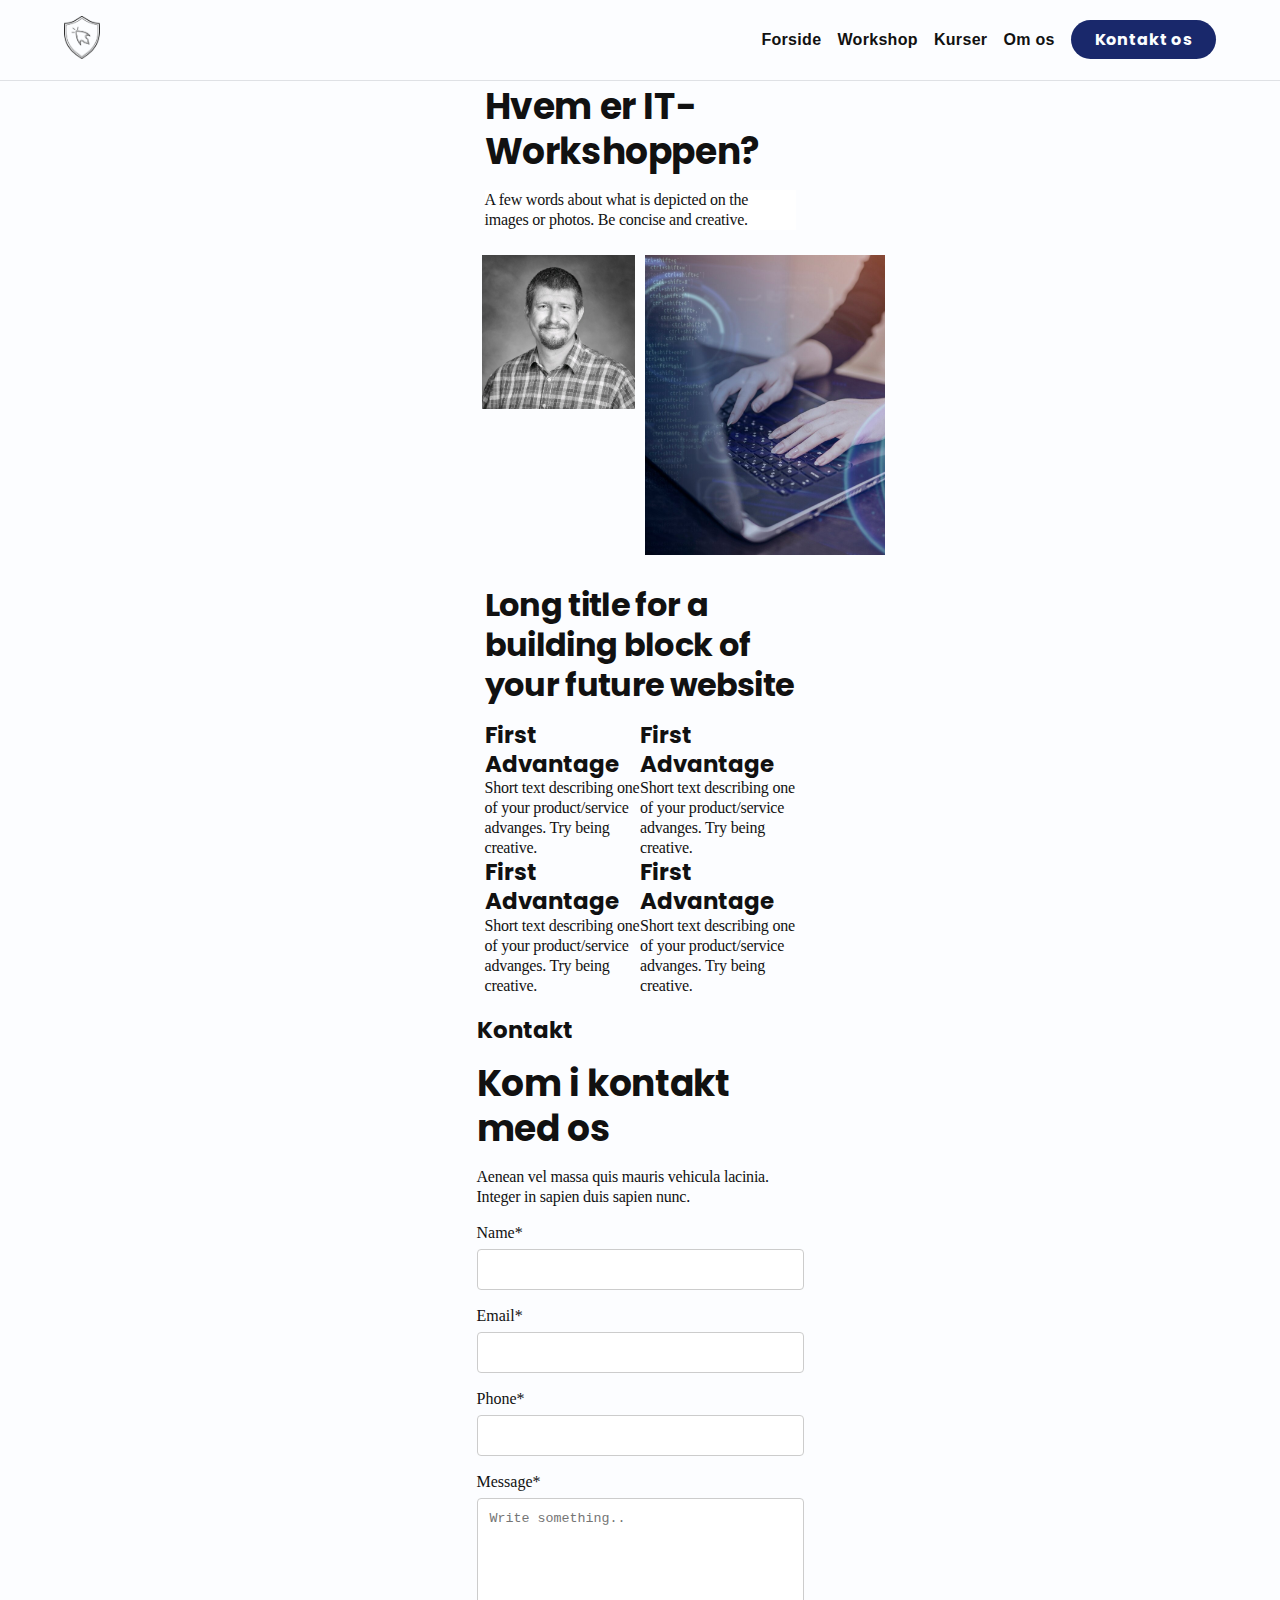
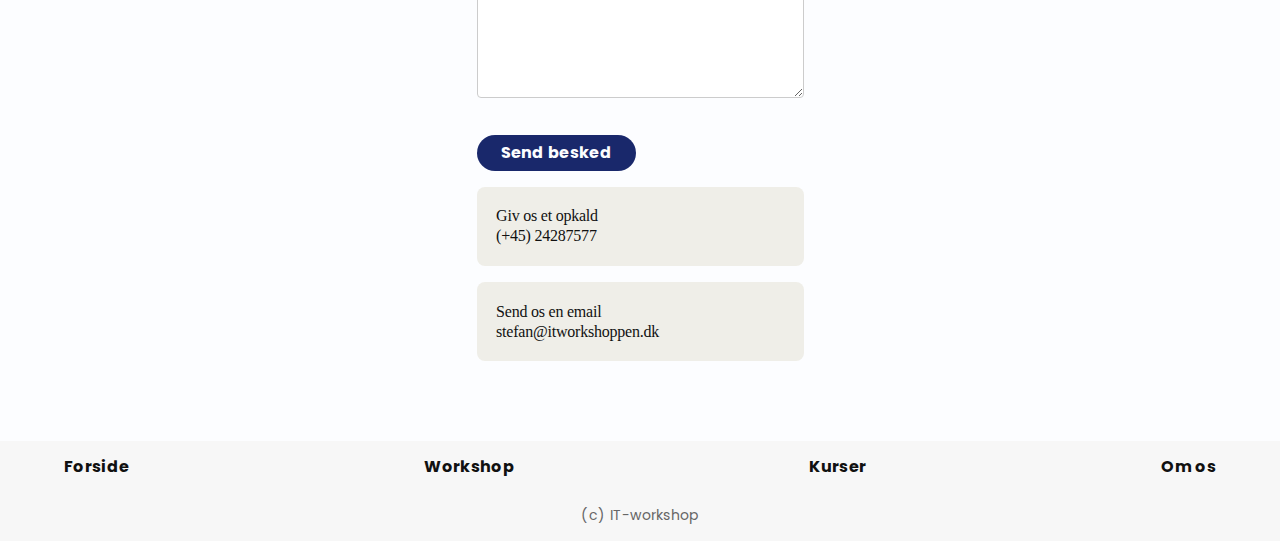
==== om.html @ 42b61c17 "Did some stuff" ====
<!DOCTYPE html>
<html lang="da">

<head>
    <meta charset="UTF-8" />
    <meta name="viewport" content="width=device-width, initial-scale=1.0" />
    <title>IT-Workshoppen | Kurser</title>
    <link rel="stylesheet" href="styles.css" />
</head>

<body>
    <!--header-->
    <header>
        <nav class="top-nav">
            <div class="container">
                <a href="index.html" class="logo"><img src="assets\pictures\logo.svg" alt="logo" /></a>
                <div class="desktop-nav">
                    <ul>
                        <li><a class="button-text" href="index.html">Forside</a></li>
                        <li><a class="button-text" href="workshop.html">Workshop</a></li>
                        <li><a class="button-text" href="kurser.html">Kurser</a></li>
                        <li><a class="button-text" href="om.html">Om os</a></li>
                        <li>
                            <a class="button-primary" href="kontakt.html">Kontakt os</a>
                        </li>
                    </ul>
                </div>
                <div class="mobile-nav">
                    <button class="button-secondary">Menu</button>
                </div>
            </div>
        </nav>
    </header>
    <!--main-->
    <main>
        <div class="article">
            <div class="article-text">
                <!--change text-->
                <h2>Hvem er IT-Workshoppen?</h2>
                <p style="background-color: white;">
                    A few words about what is depicted on the images or photos. Be concise and creative.
                </p>
                <!--change text-->
            </div>

            <div class="om-row" style="align-content: flex-end;">
                <div class="om-column">
                    <img src="assets/pictures/1693812246336.jpeg" alt="" style="width:100%;">
                </div>
                <div class="om-column">
                    <img style="width: 240px; height: 300px; object-fit: cover; object-position: 40% 0;"
                        src="assets/pictures/person-working-html-computer_23-2150038856.jpg" alt="" style="width:100%">
                </div>
            </div>

            <div class="article">
                <div class="article-text">
                    <!--change text-->
                    <h3>Long title for a building block of your future website</h3>
                    <div style="display: grid; grid-template-columns: auto auto">
                        <div>
                            <!--change text-->
                            <h6>First Advantage</h6>
                            <p>
                                Short text describing one of your product/service advanges. Try being creative.
                            </p>
                            <!--change text-->
                        </div>

                        <div>
                            <!--change text-->
                            <h6>First Advantage</h6>
                            <p>
                                Short text describing one of your product/service advanges. Try being creative.
                            </p>
                            <!--change text-->
                        </div>

                        <div>
                            <!--change text-->
                            <h6>First Advantage</h6>
                            <p>
                                Short text describing one of your product/service advanges. Try being creative.
                            </p>
                            <!--change text-->
                        </div>

                        <div>
                            <!--change text-->
                            <h6>First Advantage</h6>
                            <p>
                                Short text describing one of your product/service advanges. Try being creative.
                            </p>
                            <!--change text-->
                        </div>
                    </div>
                    <!--change text-->
                </div>

                <h6>Kontakt</h6>

                <div class="article">
                    <h2>Kom i kontakt med os</h2>
                    <p>Aenean vel massa quis mauris vehicula lacinia. Integer in sapien duis sapien nunc.</p>
                </div>
            </div>

            <div class="contact-container">
                <form action="action_page.php">

                    <label for="name">Name*</label>
                    <input type="text" id="fname" name="name" placeholder="">

                    <label for="email">Email*</label>
                    <input type="text" id="lname" name="email" placeholder="">

                    <label for="phone">Phone*</label>
                    <input type="text" id="phone" name="phone" placeholder="">

                    <label for="message">Message*</label>
                    <textarea id="message" name="message" placeholder="Write something.."
                        style="height:200px"></textarea>
                </form>
            </div>
            <div>
                <button class="button-primary">Send besked</button>
            </div>

            <div class="call-box">
                <p>Giv os et opkald
                    <br>
                    <strong>(+45) 24287577</strong>
                </p>
            </div>

            <div class="call-box">
                <p>Send os en email
                    <br>
                    <strong>stefan@itworkshoppen.dk</strong>
                </p>
            </div>
    </main>
    <!--footer-->
    <footer>
        <div class="footer-container">
            <div class="line-nav">
                <ul>
                    <li><a class="button-text" href="index.html">Forside</a></li>
                    <li><a class="button-text" href="workshop.html">Workshop</a></li>
                    <li><a class="button-text" href="kurser.html">Kurser</a></li>
                    <li><a class="button-text" href="om.html">Om os</a></li>
                </ul>
            </div>
            <!-- line? -->
            <div class="subinfo-text">(c) IT-workshop</div>
        </div>
    </footer>
    <script src="scripts.js"></script>
</body>

</html>
---- styles.css ----
@import url('https://fonts.googleapis.com/css2?family=Poppins:ital,wght@0,400;0,700;1,300;1,400;1,700&display=swap');

@font-face {
  font-family: 'Bespoke Slab', serif;
  src: url('assets\fonts\BespokeSlab-Variable.ttf') format('truetype');
}

@font-face {
  font-family: 'Bespoke Slab Italic', serif;
  src: url('assets\fonts\BespokeSlab-VariableItalic.ttf') format('truetype');
}


/* Reset default styles */
* {
  margin: 0;
  padding: 0;
  box-sizing: border-box;
  transition: ease-out all .2s;
}

/* The * selector targets every single element on the page. This is a universal selector in CSS.

The margin: 0; rule sets the margin of all elements to 0. The margin is the space around an element, outside of any defined borders. By setting this to 0, we ensure that there are no default margins applied by the browser, which can vary between different browsers.

The padding: 0; rule sets the padding of all elements to 0. The padding is the space between the content of the element and its border. By setting this to 0, we ensure that there are no default paddings applied by the browser, which can also vary between different browsers.

The box-sizing: border-box; rule changes how the width and height of elements are calculated. By default, the width and height only include the content of the element, and any border or padding is added on top of that. This can make it difficult to size elements precisely, especially if they have variable content, padding, or borders. By setting box-sizing: border-box;, the width and height will include the content, padding, and border. This makes it much easier to predict the actual rendered size of an element.
and lastly the transition: ease-out all .2s; rule sets the transition of all elements to ease-out all .2s. The transition property is used to animate changes in CSS properties. The ease-out value tells the browser to start the transition quickly, and then slow down towards the end. The all value tells the browser to transition all properties that are changed. */

button {
  padding: 0;
  background: none;
  border: none;
  line-height: inherit;
  cursor: pointer;
}


/* Global styles */
body {
  font-family: serif;
  line-height: 125%;
  color: var(--black);
  background-color: var(--white);
}

p {
  font: 300 1rem/1.25 'Bespoke Slab', serif;
  letter-spacing: -0.014rem;
}

h1,
h2,
h3,
h4,
h5,
h6 {
  font-family: 'Poppins', sans-serif;
  font-weight: 700;
  margin: 0;
}

h1 {
  font-size: 2.627rem;
  line-height: 125%;
  letter-spacing: -0.04em;
}

h2 {
  font-size: 2.25rem;
  line-height: 125%;
  letter-spacing: -0.02475rem;
}

h3 {
  font-size: 2rem;
  line-height: 125%;
  letter-spacing: -0.02em;
}

h4 {
  font-size: 1.872rem;
  line-height: 125%;
}

h5 {
  font-size: 1.625rem;
  line-height: 125%;
}

h6 {
  font-size: 1.4370rem;
  line-height: 125%;
}

.button-text {
  font-size: 1rem, sans-serif;
  line-height: 125%;
  font-weight: bold;
  letter-spacing: 0.02em;
}

.subinfo-text {
  font-family: 'Poppins', sans-serif;
  font-size: 0.875rem;
  line-height: 125%;
  font-weight: 400;
  letter-spacing: 0.02em;
  color: var(--dark-gray);
}

/* DS color swatches */
/* Primary colors */
:root {
  --primary: #19286B;
  --secondary: #47DEFF;
  --success: #28a745;
  --danger: #DE1035;
  --warning: #ffc107;
  --info: #17a2b8;
  --dark-gray: #666;
  --black: #111111;
  --light-gray: #F7F7F7;
  --white: #FCFDFF;
  --background-color: #EBECF2;
  --stroke-gray: #DFE1E5;
}

/* Background colors */
.bg-primary {
  background-color: var(--primary);
  color: #fff;
}

.bg-secondary {
  background-color: var(--secondary);
  color: #fff;
}

.bg-success {
  background-color: var(--success);
  color: #fff;
}

.bg-danger {
  background-color: var(--danger);
  color: #fff;
}

.bg-warning {
  background-color: var(--warning);
  color: #fff;
}

.bg-info {
  background-color: var(--info);
  color: #fff;
}

.bg-light {
  background-color: var(--light);
  color: #333;
}

.bg-dark {
  background-color: var(--dark);
  color: #fff;
}

/* Text colors */
.text-primary {
  color: var(--primary);
}

.text-secondary {
  color: var(--secondary);
}

.text-success {
  color: var(--success);
}

.text-danger {
  color: var(--danger);
}

.text-warning {
  color: var(--warning);
}

.text-info {
  color: var(--info);
}

.text-light {
  color: var(--light);
}

.text-dark {
  color: var(--dark);
}


header {
  width: 100%;
  position: fixed;
  z-index: 100;
}

.top-nav {
  font-family: sans-serif;
  background-color: var(--white);
  border-bottom: 1px solid var(--stroke-gray);
  display: flex;
  padding: 16px 24px;
  justify-content: center;
  align-items: center;
  align-content: center;
}

.top-nav .container {
  /* centered container for the main content that doesn't expand past 1416px  */
  width: 100%;
  max-width: 1416px;
  display: inherit;
  justify-content: space-between;
  align-items: inherit;
  align-items: inherit;
}

.top-nav ul {
  /* unordered horizontal list in the top-nav*/
  display: flex;
  list-style: none;
  padding: 0;
  gap: 1rem;
}

li a {
  /* The CSS code you've selected is targeting anchor (<a>) tags that are inside list item (<li>) elements, which are in turn inside an element with the class .top-nav.
The text-decoration: none; rule is used to remove the underline that is typically displayed for anchor tags. 
The color: inherit; rule is used to make the text color of the anchor tags the same as their parent element. The inherit value tells the browser to look up the CSS hierarchy to find the parent element's color and apply it to the current element.  */
  text-decoration: none;
  color: inherit;
}

.mobile-nav {
  /* mobile nav container that is not shown initially and shown in the media-query*/
  display: none;
}

/* buttons */

.button-primary {
  /* button for the primary page action */
  background-color: var(--primary);
  color: var(--white) !important;
  border-radius: 2rem;
  padding: 0.5rem 1.5rem;
  font-family: 'Poppins', sans-serif;
  font-size: 1rem;
  line-height: 125%;
  font-weight: bold;
  letter-spacing: 0.02em;
  cursor: pointer;
}

.button-secondary {
  /* button for the secondary page action */
  color: var(--primary);
  background-color: var(--white);
  border: 1px solid var(--primary);
  border-radius: 2rem;
  padding: 0.5rem 1.5rem;
  font-family: 'Poppins', sans-serif;
  font-size: 1rem;
  line-height: 125%;
  font-weight: bold;
  letter-spacing: 0.02em;
  cursor: pointer;
}

/* the main content */

main {
  width: 100%;
  padding: 5rem 0rem;
  display: inline-flex;
  flex-direction: column;
  justify-content: center;
  align-items: center;
  gap: 6rem;
}


/* This is where some spaghetti stuff is */

.container {
  /* centered container for the main content that doesn't expand past 1416px  */
  display: flex;
  width: 100%;
  max-width: 1416px;
  gap: 6rem;
}

main .container {
  /* centered container for the main content that doesn't expand past 1416px  */
  flex-direction: column;
  max-width: 1544px;
}

/* Hero section */

.hero {
  /* hero section  */
  max-height: 70vh;
  display: flex;
  min-width: 327px;
  width: 100%;
  max-width: 1416px;
  flex-direction: column;
  justify-content: center;
  align-items: flex-start;
  position: relative;
}

.hero .bgimg-container {
  /* position background image container inside hero section */
  padding-left: 10%;
}

.hero .article {
  padding: 0%;
  position: absolute;
  bottom: 10%;
}

/* reviews */

.reviews {
  /* reviews section */
  display: flex;
  padding: 1rem 0rem;
  justify-content: center;
  width: 100%;
  background-color: var(--background-color);
}

.carousel-container {
  /* container for the carousel */
  display: flex;
  flex-direction: column;
  width: 100%;
  max-width: 1416px;
  align-items: flex-start;
  gap: 1rem;
}

.carousel-container>* {
  /* container for the carousel children elements carousel-item*/
  padding-left: 1.5rem;
}

.carousel {
  width: 100%;
  display: flex;
  gap: 1rem;
  /* overflow: visible; */
  overflow-x: scroll;
}

.carousel-item {
  flex: 0 0 auto;
  max-width: 275px;
  min-width: 275px;
  padding: 1rem 1.5rem;
  border: 1px solid var(--stroke-gray);
  border-radius: 2px;
  background-color: var(--white);
}

.review {
  /* review container */
  height: 100%;
  display: flex;
  flex-direction: column;
  gap: 0.5rem;
  align-items: flex-end;
  justify-content: space-around;
}

/* scrollbar hide */

/* Hide the scrollbar */
::-webkit-scrollbar {
  width: 0.5em;
}

/* Track */
::-webkit-scrollbar-track {
  background: transparent;
}

/* Handle */
::-webkit-scrollbar-thumb {
  background: transparent;
}

/* Handle on hover */
::-webkit-scrollbar-thumb:hover {
  background: transparent;
}

.bgimg-container {
  width: 100%;
  height: 100%;
  display: flex;
  justify-content: center;
  align-items: center;
  /* overflow: hidden; */
}

.bgimg-container img {
  width: 100%;
  height: 100%;
}

.article {
  /* article container */
  max-width: 327px;
  display: flex;
  flex-direction: column;
  align-items: flex-start;
  gap: 1rem;
  z-index: 1;
  /* align-self: stretch; */
}

.article-text {
  /* article text container inside the article element */
  display: flex;
  padding: 0.25rem 0.5rem;
  flex-direction: column;
  gap: 1rem;
  align-self: start;
  background-color: var(--white);
}

.nameless {
  min-width: 327px;
  display: flex;
  flex-direction: column;
}

.article-container {
  /* article container */
  display: flex;
  gap: 1rem;
  align-self: stretch;
}

/* custom layouts for sections */

#Feedback .article-container {
  padding-left: 10%;
  justify-content: flex-end;
}

#Direkte .article-container {
  padding: 0% 10%;
  justify-content: center;
}

.sell .bgimg-container,
#Direkte .bgimg-container {
  margin-bottom: max(-5%, -12%);
}

.sell .article h2 {
  color: var(--primary);
}

#Feedback .bgimg-container {
  margin-bottom: max(-15%, -230px);
}

#Skræddersyet .bgimg-container {
  margin-bottom: max(-5%, -100px);
}

#Skræddersyet img {
  /* height: 40vh; */
  padding-left: 15%;
}

/* footer */

footer {
  width: 100%;
  background-color: var(--light-gray);
  display: flex;
  padding: 1rem 0rem;
  justify-content: center;
  align-items: center;
}

.footer-container {
  /* centered container for the main content that doesn't expand past 1416px  */
  width: 100%;
  max-width: 1416px;
  display: inherit;
  flex-direction: column;
  justify-content: space-between;
  align-items: inherit;
  gap: 1.875rem;
}

.footer-container>* {
  padding: 0rem 4rem;
  width: 100%;
  display: flex;
  justify-content: space-around;
}


/* Styles for the footer unordered list. */
footer ul {
  font-family: 'Poppins', sans-serif;
  width: 100%;
  /* unordered horizontal list */
  display: flex;
  list-style: none;
  padding: 0;
  justify-content: space-between;
}



/*  media queries for different screen sizes */
@media screen and (max-width: 425px) {

  * {
    font-size: 14px;
    /* downsizing the font so it's not too big on smaller screens */
  }

  .hero .article {
    bottom: -32%;
    /* moving the article up so it's not too far down on smaller screens */
  }

  .sell .article {
    margin: 0rem 10%;
  }

  .hero,
  .sell,
  #Skræddersyet {
    margin-bottom: 2rem;
  }

  .desktop-nav {
    display: none;
    /* hiding the desktop nav */
  }

  .mobile-nav {
    display: block;
    /* showing the mobile nav instead */
  }
}


@media screen and (min-width: 425px) and (max-width: 768px) {

  .hero .article {
    /*position article container inside hero section */
    max-width: 327px;
    padding: 0%;
    position: absolute;
    bottom: -10%;
  }

  .sell .article {
    margin: 0rem 10%;
  }

  .desktop-nav {
    display: none;
    /* hiding the desktop nav */
  }

  .mobile-nav {
    display: block;
    /* showing the mobile nav instead */
  }

}

@media screen and (min-width: 768px) {
  .top-nav {
    padding: 1rem 4rem;
  }

  .hero {
    overflow: hidden;
    max-width: 1416px;
  }

  main .container {
    padding: 0rem 4rem;
  }

  .desktop-nav {
    display: block;
    /* showing the desktop nav */
  }

  .mobile-nav {
    display: none;
    /* hiding the mobile nav */
  }

  .sell#Kurser {
    align-items: flex-end;
    max-width: 70vw;
  }


  .sell#Workshop {
    flex-direction: row-reverse;
    align-items: flex-end;
    overflow: hidden;
  }

  .nameless .bgimg-container {
    overflow: hidden;
    max-height: 475px;
  }

  .sell#Workshop .bgimg-container {
    margin-left: -10%;
  }
}

/*workshop*/

.line-hr {
  height: 3px;
  background-color: #111111;
}

.grid-box {
  grid-column-start: 2;
  grid-row-start: 2;
}

.cta-container {
  color: #0c1214;
  text-decoration: none;
}

.span-cta {
  width: 100%;
  height: 80px;
  flex-direction: row;
  padding: 0 16px 0 16px;
}

.quote {
  margin: 10%;
}

/*om*/

/* Three image containers (use 25% for four, and 50% for two, etc) */
.om-column {
  float: left;
  width: 50%;
  padding: 5px;
}

/* Clear floats after image containers */
.om-row::after {
  content: "";
  clear: both;
  display: table;
}

/*contact*/

/* Style inputs with type="text", select elements and textareas */
input[type=text],
select,
textarea {
  width: 100%;
  /* Full width */
  padding: 12px;
  /* Some padding */
  border: 1px solid #ccc;
  /* Gray border */
  border-radius: 4px;
  /* Rounded borders */
  box-sizing: border-box;
  /* Make sure that padding and width stays in place */
  margin-top: 6px;
  /* Add a top margin */
  margin-bottom: 16px;
  /* Bottom margin */
  resize: vertical
    /* Allow the user to vertically resize the textarea (not horizontally) */
}

.call-box {
  background-color: #efeee8;
  width: 100%;
  padding: 6%;
  border-radius: 8px;

}
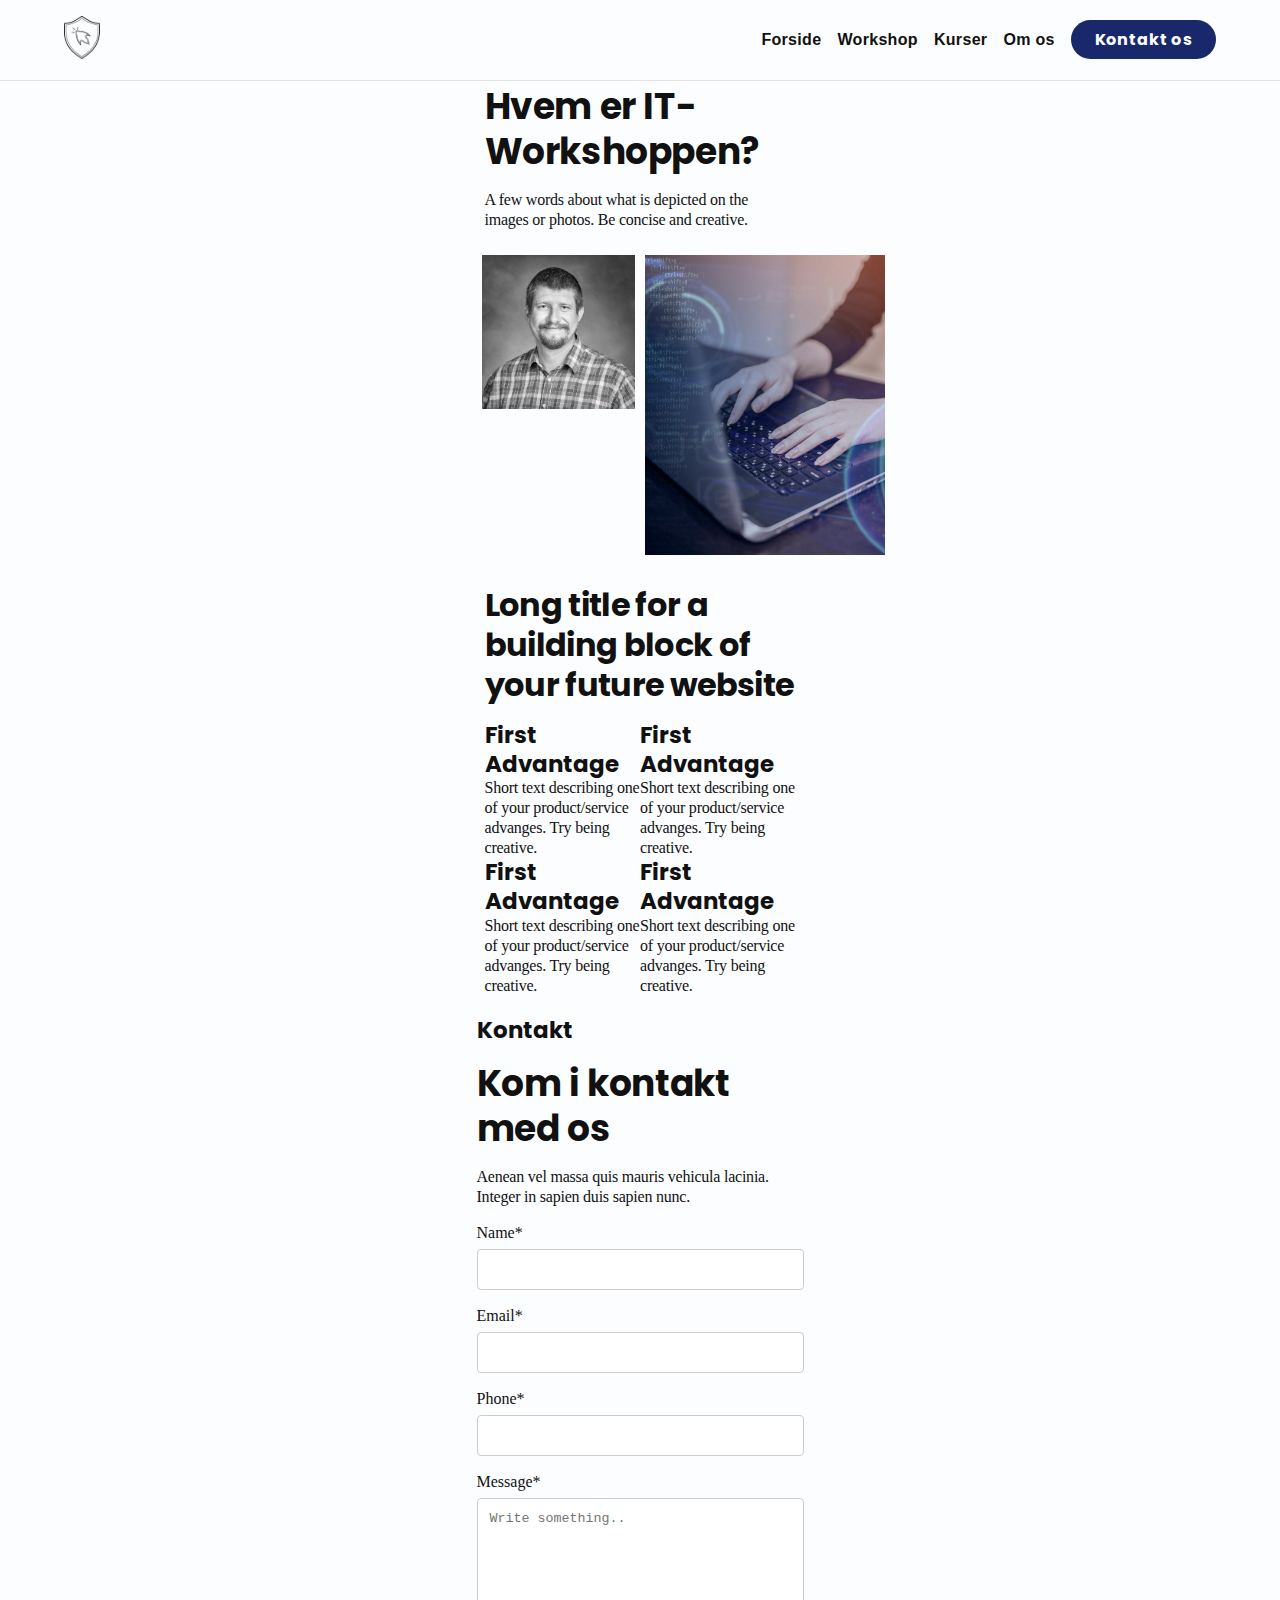
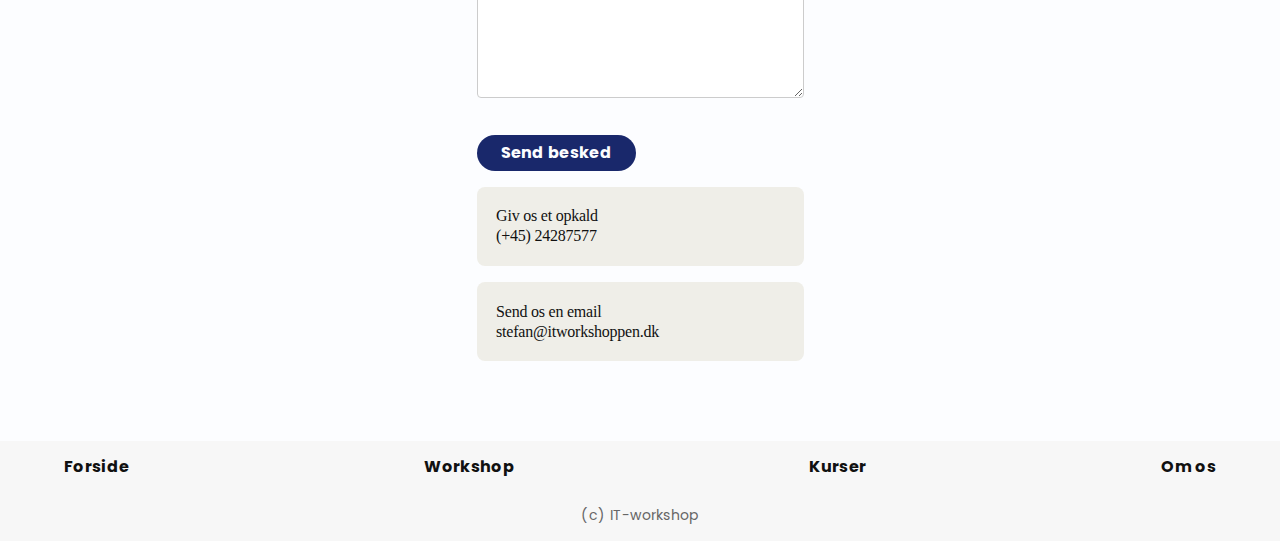
==== commit 73263d9d: "Fix styling issues and remove unnecessary background color" ====
--- a/om.html
+++ b/om.html
@@ -1,161 +1,187 @@
 <!DOCTYPE html>
 <html lang="da">
-
-<head>
+  <head>
     <meta charset="UTF-8" />
     <meta name="viewport" content="width=device-width, initial-scale=1.0" />
     <title>IT-Workshoppen | Kurser</title>
     <link rel="stylesheet" href="styles.css" />
-</head>
+  </head>
 
-<body>
+  <body>
     <!--header-->
     <header>
-        <nav class="top-nav">
-            <div class="container">
-                <a href="index.html" class="logo"><img src="assets\pictures\logo.svg" alt="logo" /></a>
-                <div class="desktop-nav">
-                    <ul>
-                        <li><a class="button-text" href="index.html">Forside</a></li>
-                        <li><a class="button-text" href="workshop.html">Workshop</a></li>
-                        <li><a class="button-text" href="kurser.html">Kurser</a></li>
-                        <li><a class="button-text" href="om.html">Om os</a></li>
-                        <li>
-                            <a class="button-primary" href="kontakt.html">Kontakt os</a>
-                        </li>
-                    </ul>
-                </div>
-                <div class="mobile-nav">
-                    <button class="button-secondary">Menu</button>
-                </div>
-            </div>
-        </nav>
+      <nav class="top-nav">
+        <div class="container">
+          <a href="index.html" class="logo"
+            ><img src="assets\pictures\logo.svg" alt="logo"
+          /></a>
+          <div class="desktop-nav">
+            <ul>
+              <li><a class="button-text" href="index.html">Forside</a></li>
+              <li><a class="button-text" href="workshop.html">Workshop</a></li>
+              <li><a class="button-text" href="kurser.html">Kurser</a></li>
+              <li><a class="button-text" href="om.html">Om os</a></li>
+              <li>
+                <a class="button-primary" href="kontakt.html">Kontakt os</a>
+              </li>
+            </ul>
+          </div>
+          <div class="mobile-nav">
+            <button class="button-secondary">Menu</button>
+          </div>
+        </div>
+      </nav>
     </header>
     <!--main-->
     <main>
+      <div class="article">
+        <div class="article-text">
+          <!--change text-->
+          <h2>Hvem er IT-Workshoppen?</h2>
+          <p>
+            A few words about what is depicted on the images or photos. Be
+            concise and creative.
+          </p>
+          <!--change text-->
+        </div>
+
+        <div class="om-row" style="align-content: flex-end">
+          <div class="om-column">
+            <img
+              src="assets/pictures/1693812246336.jpeg"
+              alt=""
+              style="width: 100%"
+            />
+          </div>
+          <div class="om-column">
+            <img
+              style="
+                width: 240px;
+                height: 300px;
+                object-fit: cover;
+                object-position: 40% 0;
+              "
+              src="assets/pictures/person-working-html-computer_23-2150038856.jpg"
+              alt=""
+            />
+          </div>
+        </div>
+
         <div class="article">
-            <div class="article-text">
+          <div class="article-text">
+            <!--change text-->
+            <h3>Long title for a building block of your future website</h3>
+            <div style="display: grid; grid-template-columns: auto auto">
+              <div>
                 <!--change text-->
-                <h2>Hvem er IT-Workshoppen?</h2>
-                <p style="background-color: white;">
-                    A few words about what is depicted on the images or photos. Be concise and creative.
+                <h6>First Advantage</h6>
+                <p>
+                  Short text describing one of your product/service advanges.
+                  Try being creative.
                 </p>
                 <!--change text-->
+              </div>
+
+              <div>
+                <!--change text-->
+                <h6>First Advantage</h6>
+                <p>
+                  Short text describing one of your product/service advanges.
+                  Try being creative.
+                </p>
+                <!--change text-->
+              </div>
+
+              <div>
+                <!--change text-->
+                <h6>First Advantage</h6>
+                <p>
+                  Short text describing one of your product/service advanges.
+                  Try being creative.
+                </p>
+                <!--change text-->
+              </div>
+
+              <div>
+                <!--change text-->
+                <h6>First Advantage</h6>
+                <p>
+                  Short text describing one of your product/service advanges.
+                  Try being creative.
+                </p>
+                <!--change text-->
+              </div>
             </div>
+            <!--change text-->
+          </div>
 
-            <div class="om-row" style="align-content: flex-end;">
-                <div class="om-column">
-                    <img src="assets/pictures/1693812246336.jpeg" alt="" style="width:100%;">
-                </div>
-                <div class="om-column">
-                    <img style="width: 240px; height: 300px; object-fit: cover; object-position: 40% 0;"
-                        src="assets/pictures/person-working-html-computer_23-2150038856.jpg" alt="" style="width:100%">
-                </div>
-            </div>
+          <h6>Kontakt</h6>
 
-            <div class="article">
-                <div class="article-text">
-                    <!--change text-->
-                    <h3>Long title for a building block of your future website</h3>
-                    <div style="display: grid; grid-template-columns: auto auto">
-                        <div>
-                            <!--change text-->
-                            <h6>First Advantage</h6>
-                            <p>
-                                Short text describing one of your product/service advanges. Try being creative.
-                            </p>
-                            <!--change text-->
-                        </div>
+          <div class="article">
+            <h2>Kom i kontakt med os</h2>
+            <p>
+              Aenean vel massa quis mauris vehicula lacinia. Integer in sapien
+              duis sapien nunc.
+            </p>
+          </div>
+        </div>
 
-                        <div>
-                            <!--change text-->
-                            <h6>First Advantage</h6>
-                            <p>
-                                Short text describing one of your product/service advanges. Try being creative.
-                            </p>
-                            <!--change text-->
-                        </div>
+        <div class="contact-container">
+          <form action="action_page.php">
+            <label for="name">Name*</label>
+            <input type="text" id="fname" name="name" placeholder="" />
 
-                        <div>
-                            <!--change text-->
-                            <h6>First Advantage</h6>
-                            <p>
-                                Short text describing one of your product/service advanges. Try being creative.
-                            </p>
-                            <!--change text-->
-                        </div>
+            <label for="email">Email*</label>
+            <input type="text" id="lname" name="email" placeholder="" />
 
-                        <div>
-                            <!--change text-->
-                            <h6>First Advantage</h6>
-                            <p>
-                                Short text describing one of your product/service advanges. Try being creative.
-                            </p>
-                            <!--change text-->
-                        </div>
-                    </div>
-                    <!--change text-->
-                </div>
+            <label for="phone">Phone*</label>
+            <input type="text" id="phone" name="phone" placeholder="" />
 
-                <h6>Kontakt</h6>
+            <label for="message">Message*</label>
+            <textarea
+              id="message"
+              name="message"
+              placeholder="Write something.."
+              style="height: 200px"
+            ></textarea>
+          </form>
+        </div>
+        <div>
+          <button class="button-primary">Send besked</button>
+        </div>
 
-                <div class="article">
-                    <h2>Kom i kontakt med os</h2>
-                    <p>Aenean vel massa quis mauris vehicula lacinia. Integer in sapien duis sapien nunc.</p>
-                </div>
-            </div>
+        <div class="call-box">
+          <p>
+            Giv os et opkald
+            <br />
+            <strong>(+45) 24287577</strong>
+          </p>
+        </div>
 
-            <div class="contact-container">
-                <form action="action_page.php">
-
-                    <label for="name">Name*</label>
-                    <input type="text" id="fname" name="name" placeholder="">
-
-                    <label for="email">Email*</label>
-                    <input type="text" id="lname" name="email" placeholder="">
-
-                    <label for="phone">Phone*</label>
-                    <input type="text" id="phone" name="phone" placeholder="">
-
-                    <label for="message">Message*</label>
-                    <textarea id="message" name="message" placeholder="Write something.."
-                        style="height:200px"></textarea>
-                </form>
-            </div>
-            <div>
-                <button class="button-primary">Send besked</button>
-            </div>
-
-            <div class="call-box">
-                <p>Giv os et opkald
-                    <br>
-                    <strong>(+45) 24287577</strong>
-                </p>
-            </div>
-
-            <div class="call-box">
-                <p>Send os en email
-                    <br>
-                    <strong>stefan@itworkshoppen.dk</strong>
-                </p>
-            </div>
+        <div class="call-box">
+          <p>
+            Send os en email
+            <br />
+            <strong>stefan@itworkshoppen.dk</strong>
+          </p>
+        </div>
+      </div>
     </main>
     <!--footer-->
     <footer>
-        <div class="footer-container">
-            <div class="line-nav">
-                <ul>
-                    <li><a class="button-text" href="index.html">Forside</a></li>
-                    <li><a class="button-text" href="workshop.html">Workshop</a></li>
-                    <li><a class="button-text" href="kurser.html">Kurser</a></li>
-                    <li><a class="button-text" href="om.html">Om os</a></li>
-                </ul>
-            </div>
-            <!-- line? -->
-            <div class="subinfo-text">(c) IT-workshop</div>
+      <div class="footer-container">
+        <div class="line-nav">
+          <ul>
+            <li><a class="button-text" href="index.html">Forside</a></li>
+            <li><a class="button-text" href="workshop.html">Workshop</a></li>
+            <li><a class="button-text" href="kurser.html">Kurser</a></li>
+            <li><a class="button-text" href="om.html">Om os</a></li>
+          </ul>
         </div>
+        <!-- line? -->
+        <div class="subinfo-text">(c) IT-workshop</div>
+      </div>
     </footer>
     <script src="scripts.js"></script>
-</body>
-
-</html>+  </body>
+</html>
--- a/styles.css
+++ b/styles.css
@@ -325,6 +325,11 @@
   position: relative;
 }
 
+.hero-wrapper {
+  width: 100%;
+  padding: 4rem 6rem 0rem 6rem;
+}
+
 .hero .bgimg-container {
   /* position background image container inside hero section */
   padding-left: 10%;
@@ -418,6 +423,8 @@
   display: flex;
   justify-content: center;
   align-items: center;
+  object-fit: cover;
+  /* max-height: 70dvh; */
   /* overflow: hidden; */
 }
 
@@ -635,6 +642,7 @@
   }
 
   .nameless .bgimg-container {
+    width: 100%;
     overflow: hidden;
     max-height: 475px;
   }
@@ -642,22 +650,55 @@
   .sell#Workshop .bgimg-container {
     margin-left: -10%;
   }
-}
-
+
+  .bgimg-container {
+    width: 100%;
+    overflow: hidden;
+    max-height: 70dvh;
+  }
+}
+
+/*Under this comment, Karina's Spaghetti happens*/
 /*workshop*/
+/* create mobile container for normal sections that need padding */
+
+.parent {
+  display: grid;
+  grid-template-columns: repeat(4, 1fr);
+  grid-template-rows: repeat(4, 1fr);
+  grid-column-gap: 32px;
+  grid-row-gap: 16px;
+}
+
+.div1 {
+  grid-area: 1 / 1 / 5 / 3;
+}
+
+.four-blockgrid {
+  grid-area: 1 / 3 / 5 / 5;
+  display: grid;
+  grid-template-columns: repeat(2, 1fr);
+  grid-template-rows: repeat(2, 1fr);
+  grid-column-gap: 1rem;
+  grid-row-gap: 2rem;
+}
 
 .line-hr {
-  height: 3px;
-  background-color: #111111;
-}
-
-.grid-box {
+  height: 2px;
+  background-color: var(--dark-gray);
+  border: none;
+  border-bottom: none;
+}
+
+/* .grid-box {
   grid-column-start: 2;
   grid-row-start: 2;
-}
+} */
 
 .cta-container {
-  color: #0c1214;
+  width: 100%;
+  /* padding: 0 10% 10% 10%; */
+  color: var(--black);
   text-decoration: none;
 }
 
@@ -665,11 +706,7 @@
   width: 100%;
   height: 80px;
   flex-direction: row;
-  padding: 0 16px 0 16px;
-}
-
-.quote {
-  margin: 10%;
+  /* padding: 0 16px 0 16px; */
 }
 
 /*om*/
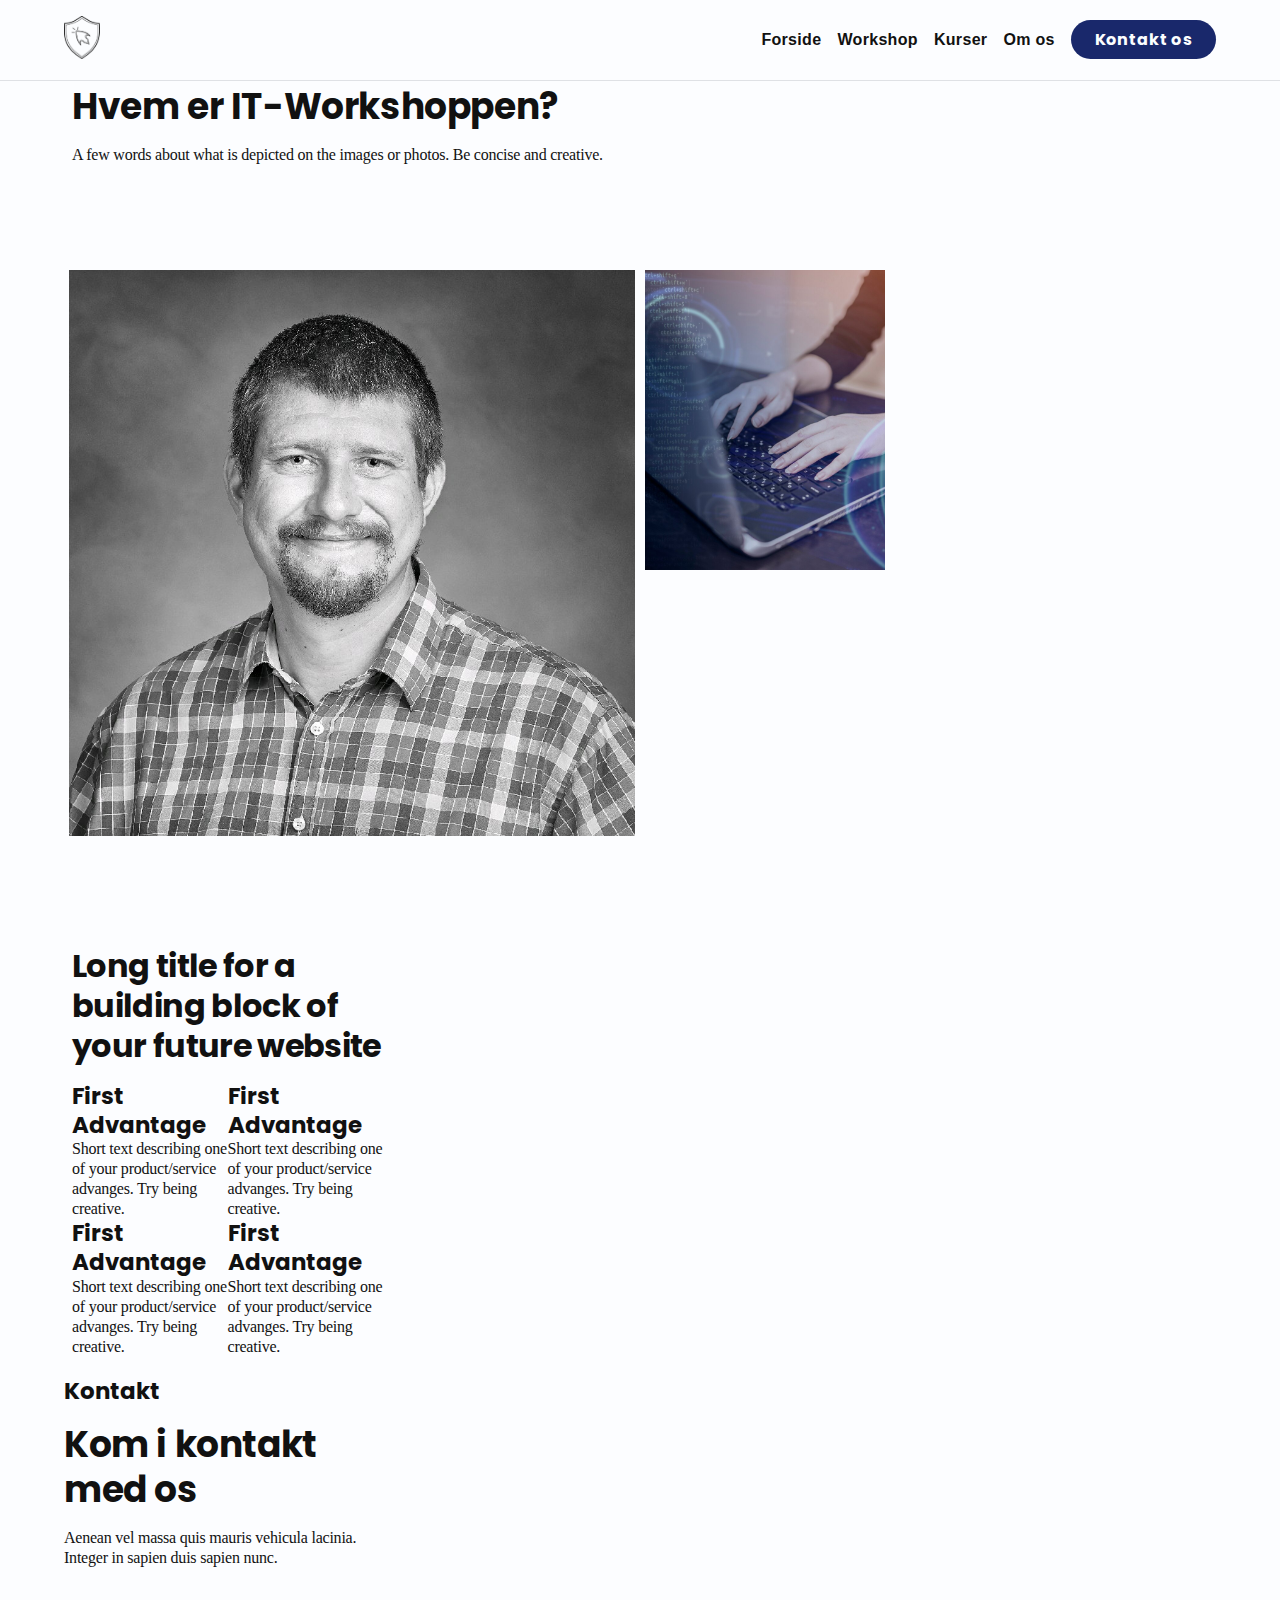
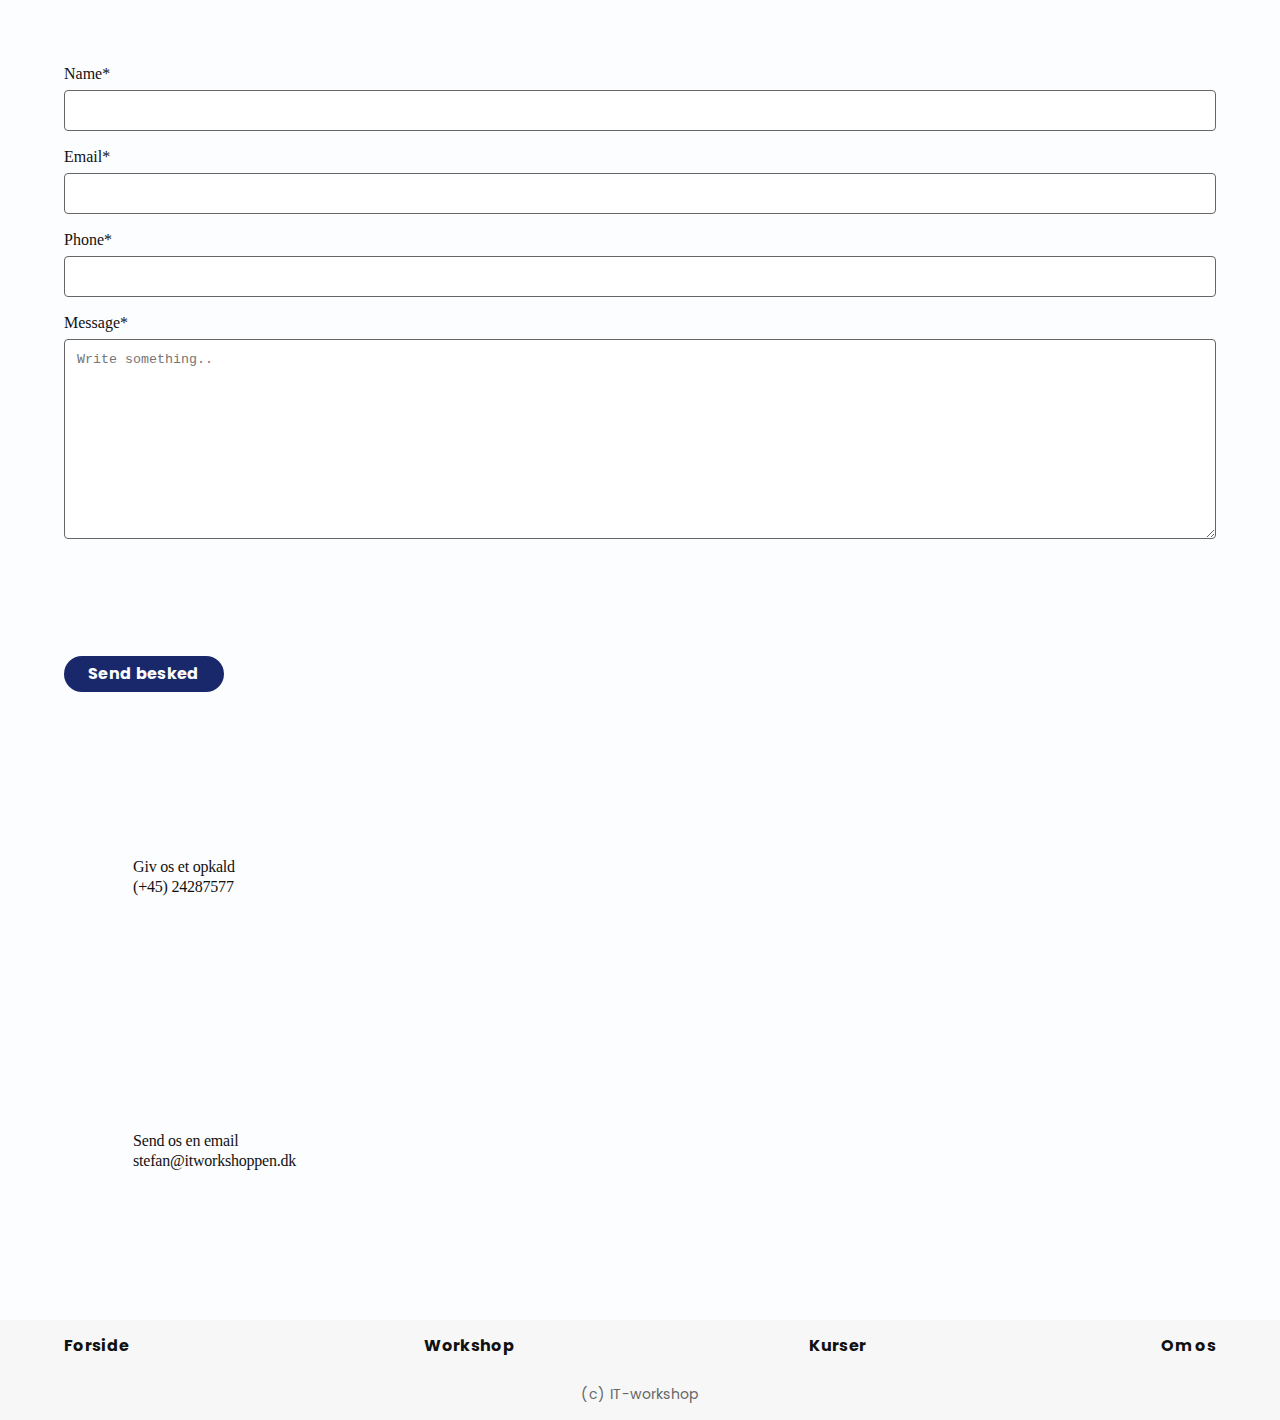
==== commit 3d814062: "Update page titles and text content" ====
--- a/om.html
+++ b/om.html
@@ -34,7 +34,8 @@
     </header>
     <!--main-->
     <main>
-      <div class="article">
+      <div class="container">
+        <!-- <div class="article"> -->
         <div class="article-text">
           <!--change text-->
           <h2>Hvem er IT-Workshoppen?</h2>
@@ -166,6 +167,7 @@
           </p>
         </div>
       </div>
+      <!-- </div> -->
     </main>
     <!--footer-->
     <footer>
--- a/styles.css
+++ b/styles.css
@@ -501,6 +501,31 @@
   padding-left: 15%;
 }
 
+.parent {
+  display: grid;
+  grid-template-columns: repeat(auto-fit, minmax(200px, 1fr));
+  grid-column-gap: 32px;
+  grid-row-gap: 32px;
+}
+
+/* .div1 {
+  grid-area: 1 / 1 / 5 / 3;
+} */
+
+.four-blockgrid {
+  display: grid;
+  grid-template-columns: repeat(auto-fit, minmax(150px, 4fr));
+  grid-column-gap: 1rem;
+  grid-row-gap: 2rem;
+}
+
+.line-hr {
+  height: 2px;
+  background-color: var(--dark-gray);
+  border: none;
+  border-bottom: none;
+}
+
 /* footer */
 
 footer {
@@ -542,6 +567,32 @@
   justify-content: space-between;
 }
 
+.span-cta {
+  display: flex;
+  flex-direction: column;
+  gap: 0.5rem;
+  text-decoration: none;
+}
+
+.cta-container {
+  text-decoration: none;
+  color: var(--black);
+}
+
+.ctas-container {
+  display: flex;
+  flex-direction: column;
+  gap: 2rem;
+  width: 100%;
+}
+
+.FAQ {
+  display: flex;
+  flex-direction: column;
+  gap: 2rem;
+  width: 100%;
+}
+
 
 
 /*  media queries for different screen sizes */
@@ -559,6 +610,10 @@
 
   .sell .article {
     margin: 0rem 10%;
+  }
+
+  .container>* {
+    padding: 0rem 2rem;
   }
 
   .hero,
@@ -589,8 +644,20 @@
     bottom: -10%;
   }
 
+  /* .parent {
+    grid-template-columns: 1fr;
+  } */
+
+  .top-nav {
+    padding: 1rem 2rem;
+  }
+
   .sell .article {
     margin: 0rem 10%;
+  }
+
+  .container>* {
+    padding: 0rem 2rem;
   }
 
   .desktop-nav {
@@ -633,7 +700,6 @@
     align-items: flex-end;
     max-width: 70vw;
   }
-
 
   .sell#Workshop {
     flex-direction: row-reverse;
@@ -662,52 +728,14 @@
 /*workshop*/
 /* create mobile container for normal sections that need padding */
 
-.parent {
-  display: grid;
-  grid-template-columns: repeat(4, 1fr);
-  grid-template-rows: repeat(4, 1fr);
-  grid-column-gap: 32px;
-  grid-row-gap: 16px;
-}
-
-.div1 {
-  grid-area: 1 / 1 / 5 / 3;
-}
-
-.four-blockgrid {
-  grid-area: 1 / 3 / 5 / 5;
-  display: grid;
-  grid-template-columns: repeat(2, 1fr);
-  grid-template-rows: repeat(2, 1fr);
-  grid-column-gap: 1rem;
-  grid-row-gap: 2rem;
-}
-
-.line-hr {
-  height: 2px;
-  background-color: var(--dark-gray);
-  border: none;
-  border-bottom: none;
-}
+
 
 /* .grid-box {
   grid-column-start: 2;
   grid-row-start: 2;
 } */
 
-.cta-container {
-  width: 100%;
-  /* padding: 0 10% 10% 10%; */
-  color: var(--black);
-  text-decoration: none;
-}
-
-.span-cta {
-  width: 100%;
-  height: 80px;
-  flex-direction: row;
-  /* padding: 0 16px 0 16px; */
-}
+
 
 /*om*/
 
@@ -735,7 +763,7 @@
   /* Full width */
   padding: 12px;
   /* Some padding */
-  border: 1px solid #ccc;
+  border: 1px solid var(--dark-gray);
   /* Gray border */
   border-radius: 4px;
   /* Rounded borders */
@@ -750,7 +778,7 @@
 }
 
 .call-box {
-  background-color: #efeee8;
+  background-color: var(--white);
   width: 100%;
   padding: 6%;
   border-radius: 8px;
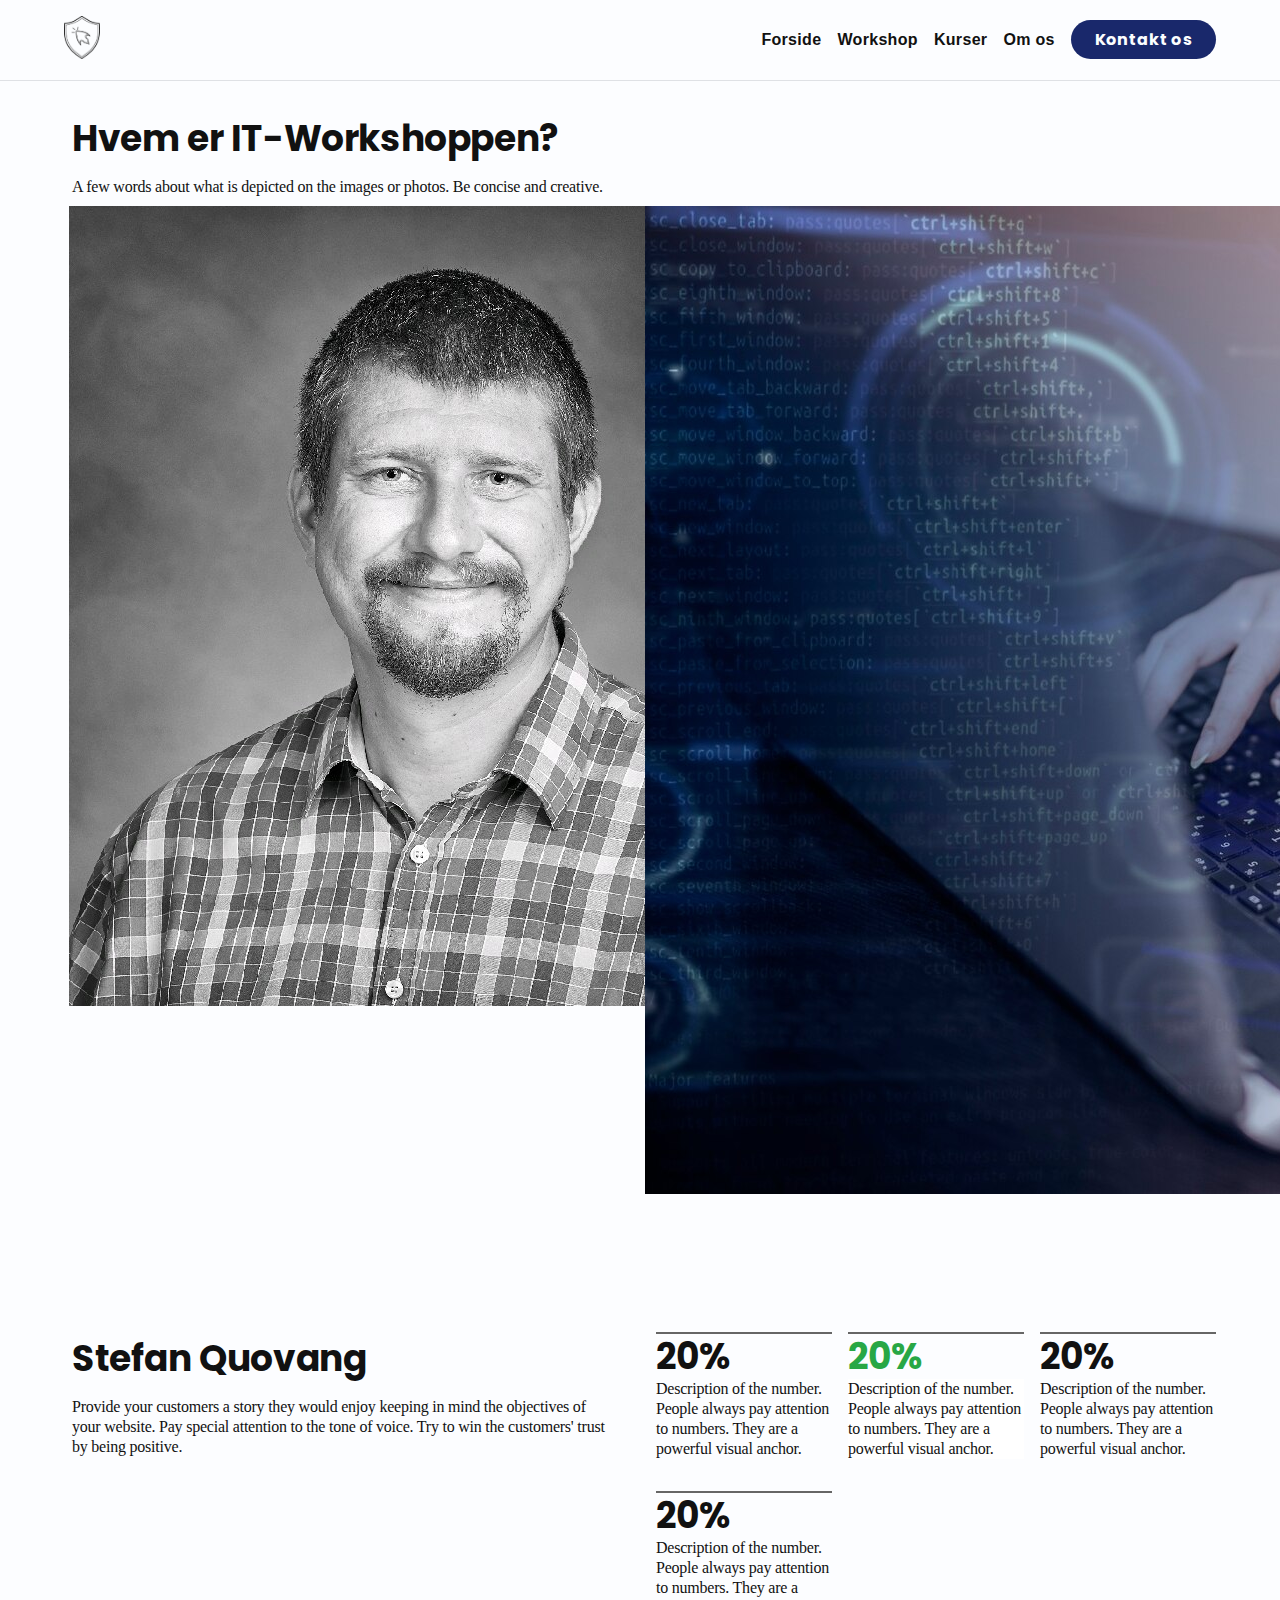
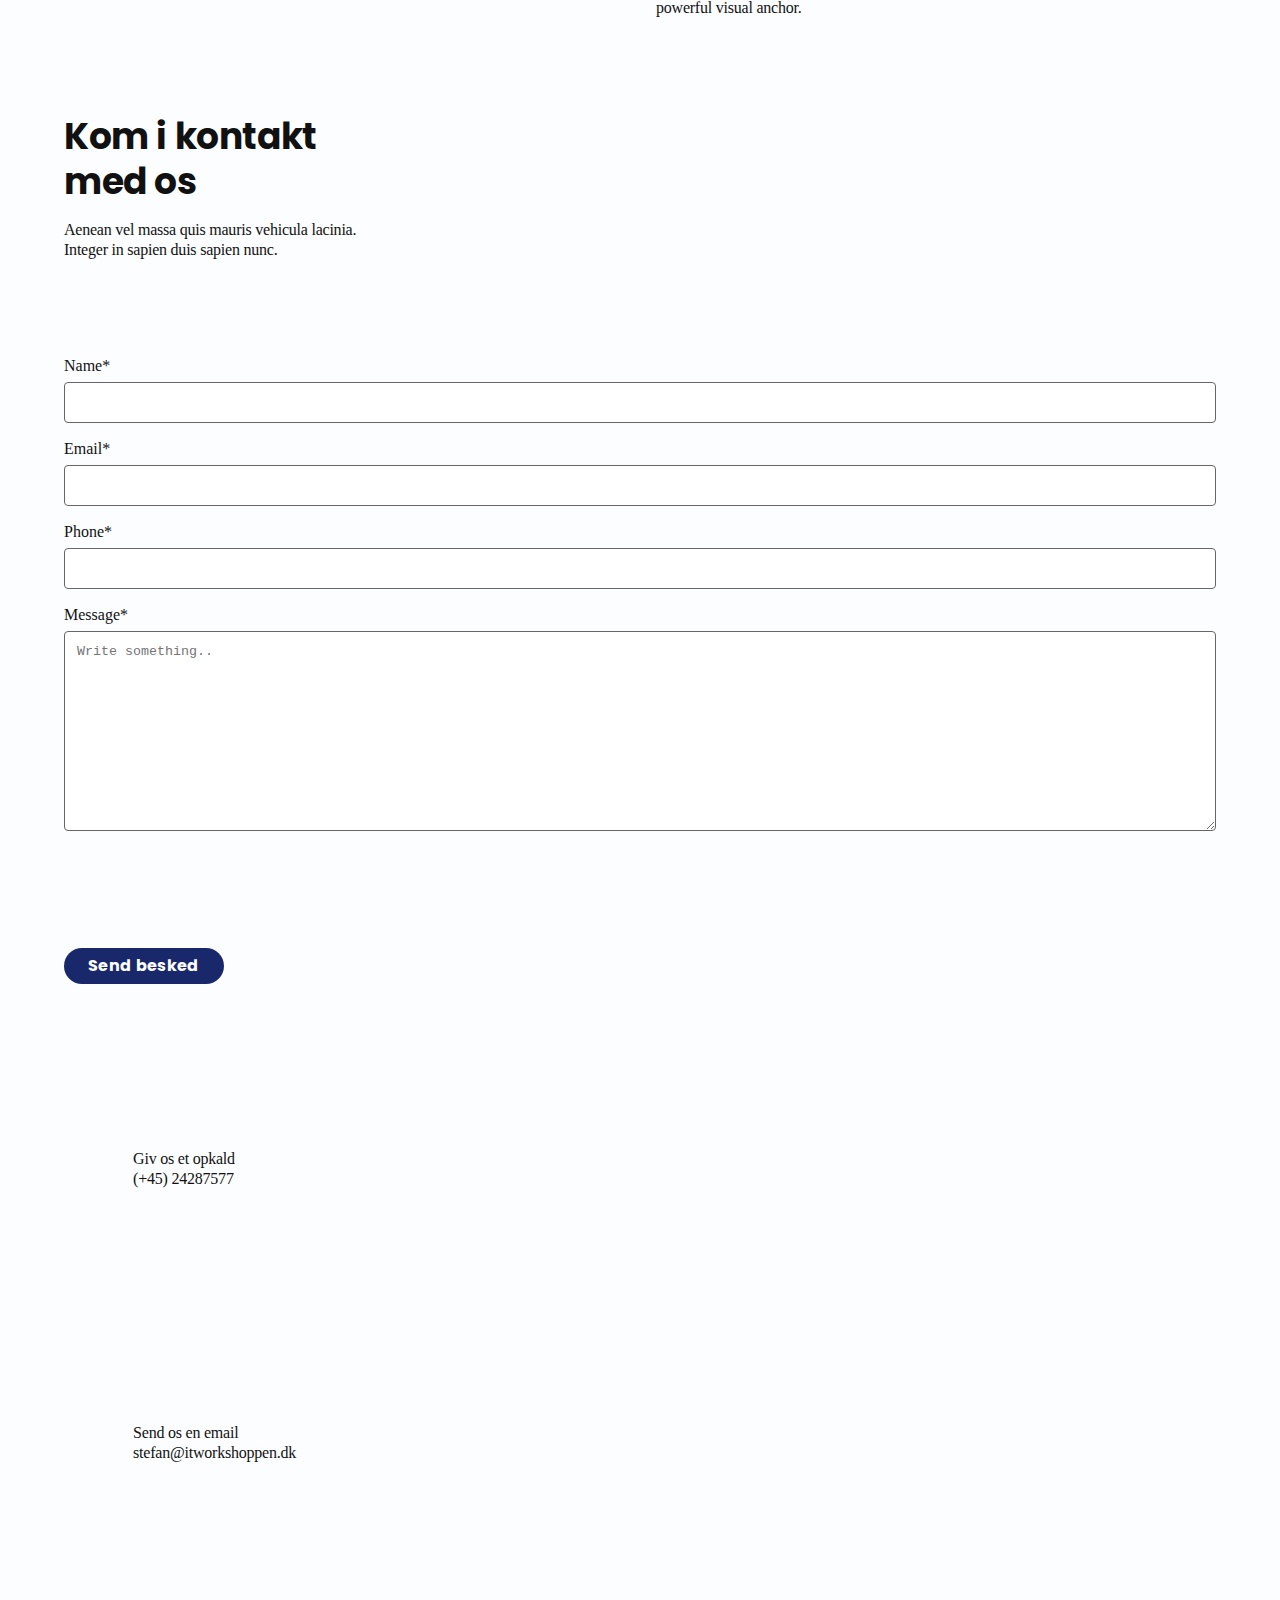
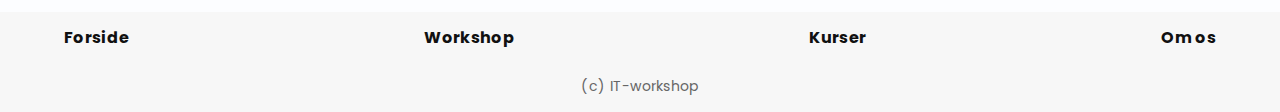
==== commit 15c05e94: "Refactor om.html and styles.css" ====
--- a/om.html
+++ b/om.html
@@ -35,118 +35,120 @@
     <!--main-->
     <main>
       <div class="container">
-        <!-- <div class="article"> -->
-        <div class="article-text">
-          <!--change text-->
-          <h2>Hvem er IT-Workshoppen?</h2>
-          <p>
-            A few words about what is depicted on the images or photos. Be
-            concise and creative.
-          </p>
-          <!--change text-->
-        </div>
-
-        <div class="om-row" style="align-content: flex-end">
-          <div class="om-column">
-            <img
-              src="assets/pictures/1693812246336.jpeg"
-              alt=""
-              style="width: 100%"
-            />
-          </div>
-          <div class="om-column">
-            <img
-              style="
-                width: 240px;
-                height: 300px;
-                object-fit: cover;
-                object-position: 40% 0;
-              "
-              src="assets/pictures/person-working-html-computer_23-2150038856.jpg"
-              alt=""
-            />
+        <div class="whois">
+          <!-- <div class="article"> -->
+          <div class="om-row">
+            <div class="article-text">
+              <!--change text-->
+              <h2>Hvem er IT-Workshoppen?</h2>
+              <p>
+                A few words about what is depicted on the images or photos. Be
+                concise and creative.
+              </p>
+              <!--change text-->
+            </div>
+            <div class="om-column">
+              <img src="assets/pictures/1693812246336.jpeg" alt="" />
+            </div>
+            <div class="om-column">
+              <img
+                src="assets/pictures/person-working-html-computer_23-2150038856.jpg"
+                alt=""
+              />
+            </div>
           </div>
         </div>
 
-        <div class="article">
-          <div class="article-text">
-            <!--change text-->
-            <h3>Long title for a building block of your future website</h3>
-            <div style="display: grid; grid-template-columns: auto auto">
-              <div>
-                <!--change text-->
-                <h6>First Advantage</h6>
-                <p>
-                  Short text describing one of your product/service advanges.
-                  Try being creative.
-                </p>
-                <!--change text-->
-              </div>
+        <div class="parent">
+          <div class="div1">
+            <div class="article-text">
+              <!--change text-->
+              <h2>Stefan Quovang</h2>
+              <p>
+                Provide your customers a story they would enjoy keeping in mind
+                the objectives of your website. Pay special attention to the
+                tone of voice. Try to win the customers' trust by being
+                positive.
+              </p>
+              <!--change text-->
+            </div>
+          </div>
+          <div class="four-blockgrid">
+            <div>
+              <hr class="line-hr" />
+              <!--change text-->
+              <h2>20%</h2>
+              <p>
+                Description of the number. People always pay attention to
+                numbers. They are a powerful visual anchor.
+              </p>
+              <!--change text-->
+            </div>
 
-              <div>
-                <!--change text-->
-                <h6>First Advantage</h6>
-                <p>
-                  Short text describing one of your product/service advanges.
-                  Try being creative.
-                </p>
-                <!--change text-->
-              </div>
+            <div class="grid-box">
+              <hr class="line-hr" />
+              <!--change text-->
+              <h2 class="text-success">20%</h2>
+              <p style="background-color: white">
+                Description of the number. People always pay attention to
+                numbers. They are a powerful visual anchor.
+              </p>
+              <!--change text-->
+            </div>
 
-              <div>
-                <!--change text-->
-                <h6>First Advantage</h6>
-                <p>
-                  Short text describing one of your product/service advanges.
-                  Try being creative.
-                </p>
-                <!--change text-->
-              </div>
+            <div>
+              <hr class="line-hr" />
+              <!--change text-->
+              <h2>20%</h2>
+              <p>
+                Description of the number. People always pay attention to
+                numbers. They are a powerful visual anchor.
+              </p>
+              <!--change text-->
+            </div>
 
-              <div>
-                <!--change text-->
-                <h6>First Advantage</h6>
-                <p>
-                  Short text describing one of your product/service advanges.
-                  Try being creative.
-                </p>
-                <!--change text-->
-              </div>
+            <div>
+              <hr class="line-hr" />
+              <!--change text-->
+              <h2>20%</h2>
+              <p>
+                Description of the number. People always pay attention to
+                numbers. They are a powerful visual anchor.
+              </p>
+              <!--change text-->
             </div>
-            <!--change text-->
-          </div>
-
-          <h6>Kontakt</h6>
-
-          <div class="article">
-            <h2>Kom i kontakt med os</h2>
-            <p>
-              Aenean vel massa quis mauris vehicula lacinia. Integer in sapien
-              duis sapien nunc.
-            </p>
           </div>
         </div>
 
-        <div class="contact-container">
-          <form action="action_page.php">
-            <label for="name">Name*</label>
-            <input type="text" id="fname" name="name" placeholder="" />
+        <!-- <h6>Kontakt</h6> -->
 
-            <label for="email">Email*</label>
-            <input type="text" id="lname" name="email" placeholder="" />
+        <div class="article">
+          <h2>Kom i kontakt med os</h2>
+          <p>
+            Aenean vel massa quis mauris vehicula lacinia. Integer in sapien
+            duis sapien nunc.
+          </p>
+        </div>
 
-            <label for="phone">Phone*</label>
-            <input type="text" id="phone" name="phone" placeholder="" />
+        <form action="action_page.php">
+          <label for="name">Name*</label>
+          <input type="text" id="fname" name="name" placeholder="" />
 
-            <label for="message">Message*</label>
-            <textarea
-              id="message"
-              name="message"
-              placeholder="Write something.."
-              style="height: 200px"
-            ></textarea>
-          </form>
-        </div>
+          <label for="email">Email*</label>
+          <input type="text" id="lname" name="email" placeholder="" />
+
+          <label for="phone">Phone*</label>
+          <input type="text" id="phone" name="phone" placeholder="" />
+
+          <label for="message">Message*</label>
+          <textarea
+            id="message"
+            name="message"
+            placeholder="Write something.."
+            style="height: 200px"
+          ></textarea>
+        </form>
+
         <div>
           <button class="button-primary">Send besked</button>
         </div>
--- a/styles.css
+++ b/styles.css
@@ -327,7 +327,7 @@
 
 .hero-wrapper {
   width: 100%;
-  padding: 4rem 6rem 0rem 6rem;
+  padding: 4rem 4rem 0rem 4rem;
 }
 
 .hero .bgimg-container {
@@ -740,6 +740,14 @@
 /*om*/
 
 /* Three image containers (use 25% for four, and 50% for two, etc) */
+.whois {
+  padding: 2rem 0rem;
+  display: flex;
+  flex-direction: column;
+  gap: 2rem;
+  width: 100%;
+}
+
 .om-column {
   float: left;
   width: 50%;
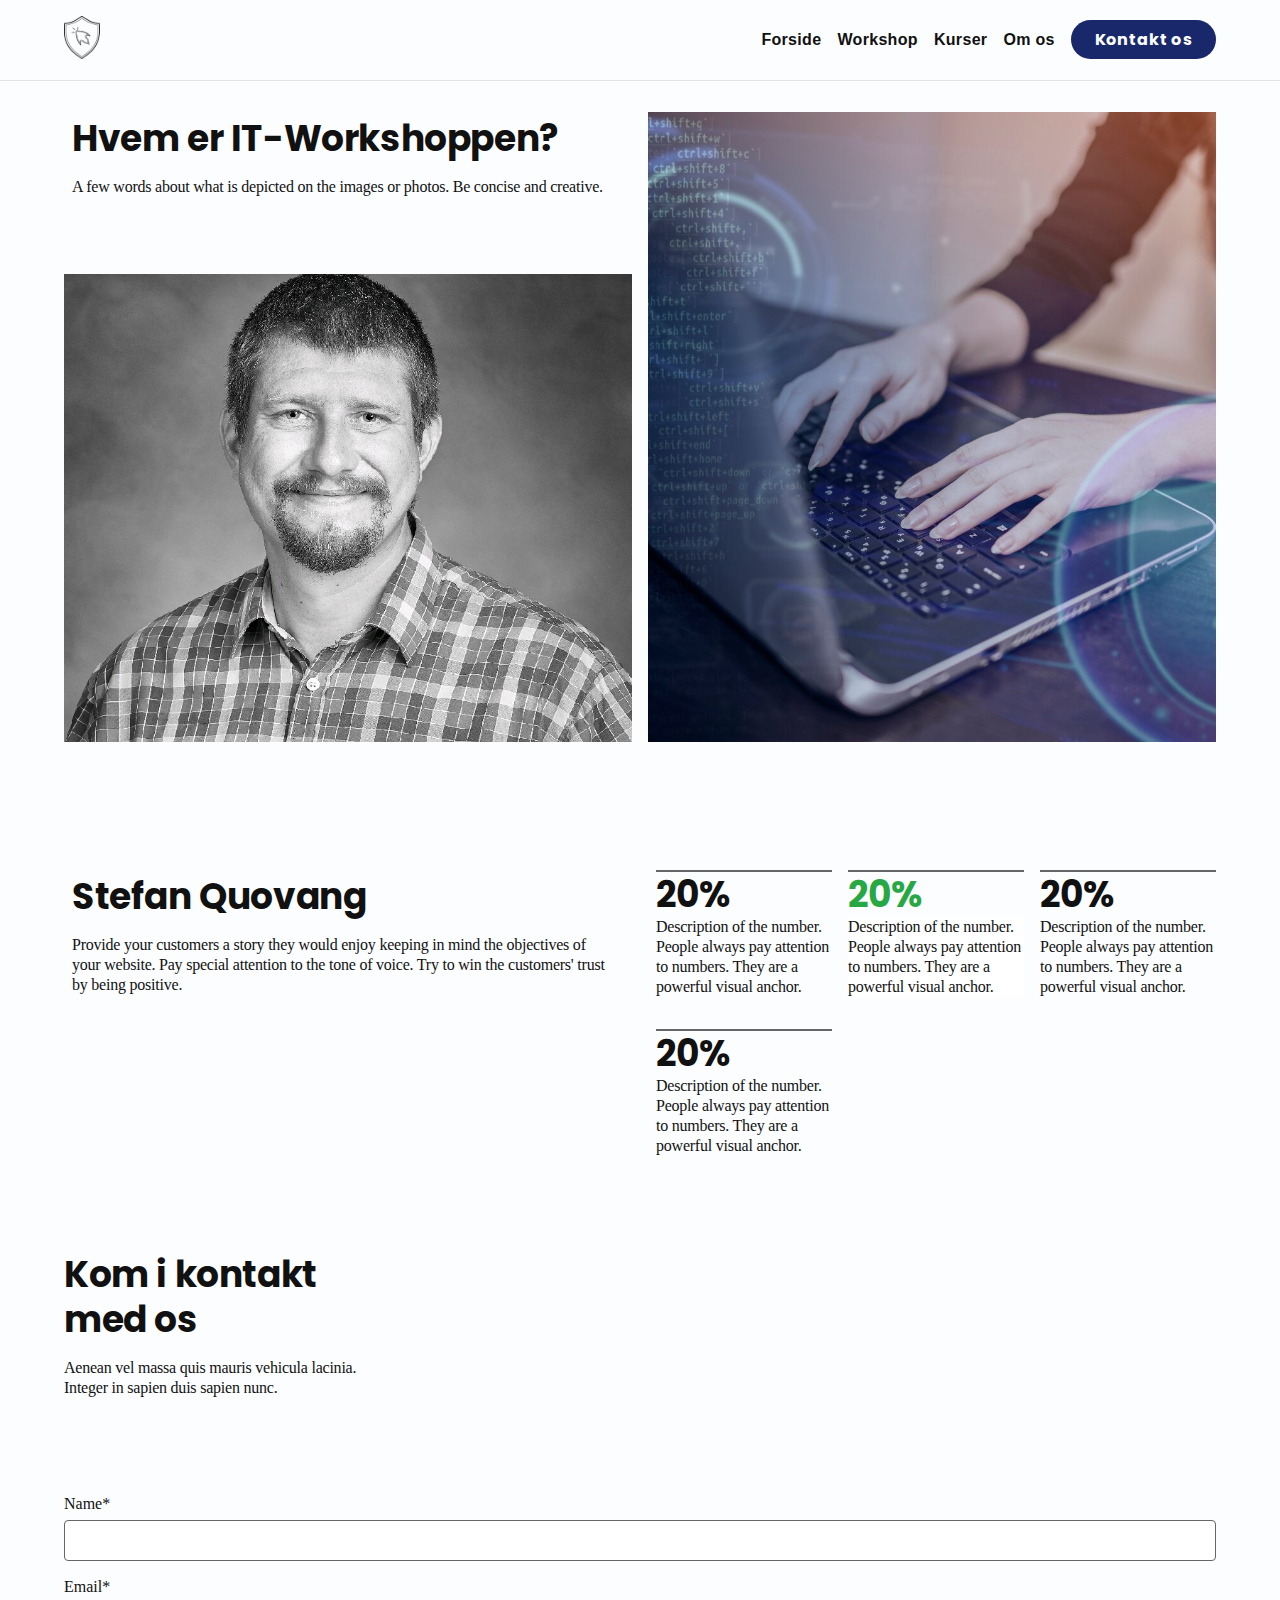
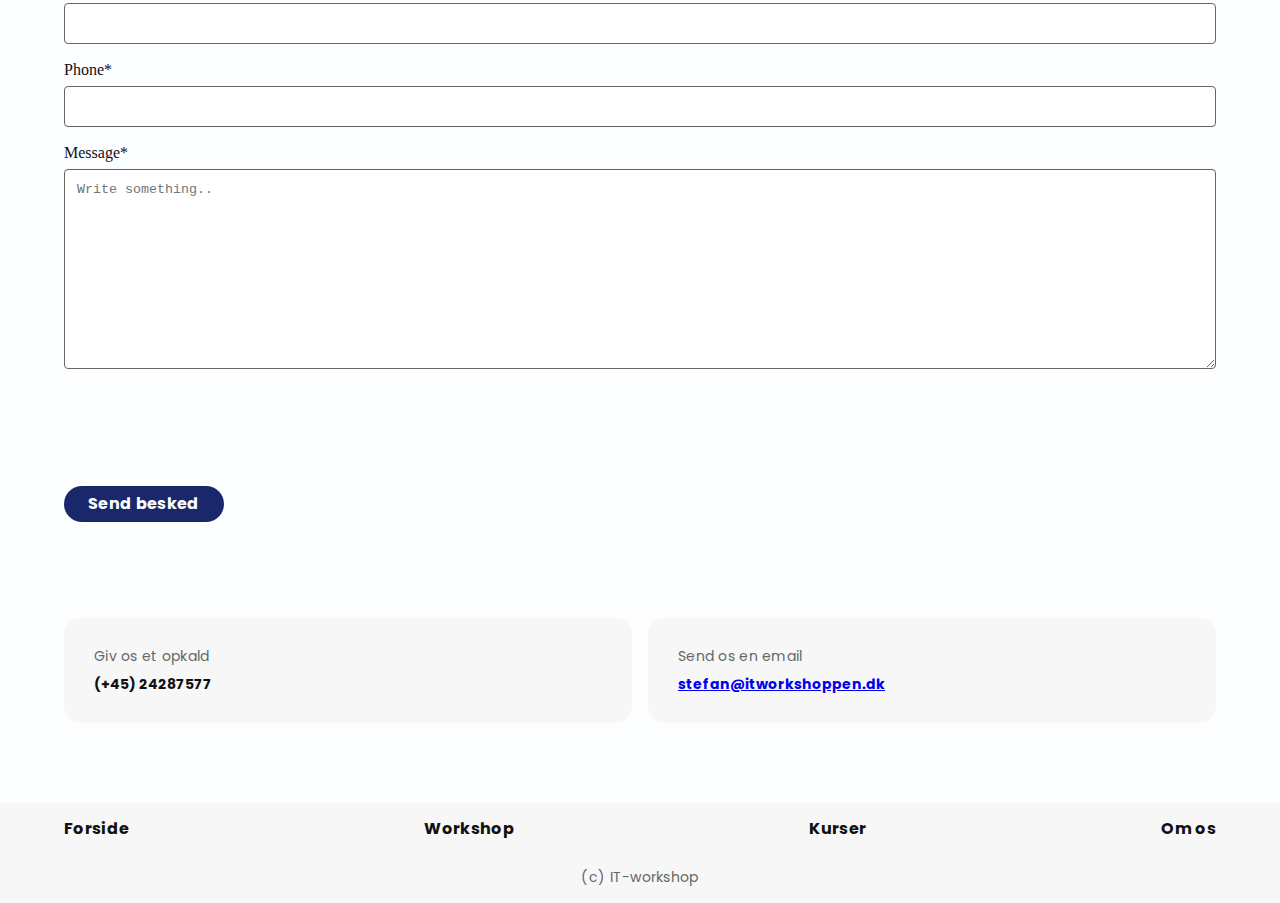
==== commit f1014666: "pre-final commit" ====
--- a/om.html
+++ b/om.html
@@ -38,7 +38,16 @@
         <div class="whois">
           <!-- <div class="article"> -->
           <div class="om-row">
-            <div class="article-text">
+            <div
+              class="article-text"
+              style="
+                margin-bottom: -30%;
+                grid-row-start: 1;
+                grid-column-start: 1;
+                grid-row-end: 2;
+                grid-column-end: 2;
+              "
+            >
               <!--change text-->
               <h2>Hvem er IT-Workshoppen?</h2>
               <p>
@@ -47,10 +56,26 @@
               </p>
               <!--change text-->
             </div>
-            <div class="om-column">
+            <div
+              class="bgimg-container"
+              style="
+                grid-row-start: 2;
+                grid-column-start: 1;
+                grid-row-end: 5;
+                grid-column-end: 2;
+              "
+            >
               <img src="assets/pictures/1693812246336.jpeg" alt="" />
             </div>
-            <div class="om-column">
+            <div
+              class="bgimg-container"
+              style="
+                grid-row-start: 1;
+                grid-column-start: 2;
+                grid-row-end: 5;
+                grid-column-end: 3;
+              "
+            >
               <img
                 src="assets/pictures/person-working-html-computer_23-2150038856.jpg"
                 alt=""
@@ -153,20 +178,18 @@
           <button class="button-primary">Send besked</button>
         </div>
 
-        <div class="call-box">
-          <p>
-            Giv os et opkald
-            <br />
-            <strong>(+45) 24287577</strong>
-          </p>
-        </div>
-
-        <div class="call-box">
-          <p>
-            Send os en email
-            <br />
-            <strong>stefan@itworkshoppen.dk</strong>
-          </p>
+        <div class="callbox-container">
+          <div class="call-box">
+            <div class="subinfo-text">Giv os et opkald</div>
+            <div class="T7">(+45) 24287577</div>
+          </div>
+
+          <div class="call-box">
+            <div class="subinfo-text">Send os en email</div>
+            <a href="mailto:stefan@itworkshoppen.dk" class="T7"
+              >stefan@itworkshoppen.dk</a
+            >
+          </div>
         </div>
       </div>
       <!-- </div> -->
--- a/styles.css
+++ b/styles.css
@@ -92,6 +92,13 @@
 h6 {
   font-size: 1.4370rem;
   line-height: 125%;
+}
+
+.T7 {
+  font-family: 'Poppins', sans-serif;
+  font-size: 0.875rem;
+  line-height: 125%;
+  font-weight: 700;
 }
 
 .button-text {
@@ -429,6 +436,7 @@
 }
 
 .bgimg-container img {
+  object-fit: cover;
   width: 100%;
   height: 100%;
 }
@@ -748,18 +756,27 @@
   width: 100%;
 }
 
-.om-column {
+.om-row {
+  display: grid;
+  grid-template-rows: repeat(4, 1fr);
+  grid-template-columns: 1fr 1fr;
+  gap: 1rem;
+  width: 100%;
+  height: 70dvh;
+}
+
+/* .om-column {
   float: left;
   width: 50%;
   padding: 5px;
-}
+} */
 
 /* Clear floats after image containers */
-.om-row::after {
+/* .om-row::after {
   content: "";
   clear: both;
   display: table;
-}
+} */
 
 /*contact*/
 
@@ -785,10 +802,21 @@
     /* Allow the user to vertically resize the textarea (not horizontally) */
 }
 
+.callbox-container {
+  display: flex;
+
+  gap: 1rem;
+  width: 100%;
+
+}
+
 .call-box {
-  background-color: var(--white);
-  width: 100%;
-  padding: 6%;
-  border-radius: 8px;
-
+  display: flex;
+  flex-direction: column;
+  background-color: var(--light-gray);
+  width: 100%;
+  padding: 1.875rem;
+  align-items: flex-start;
+  gap: 0.625rem;
+  border-radius: 1rem;
 }